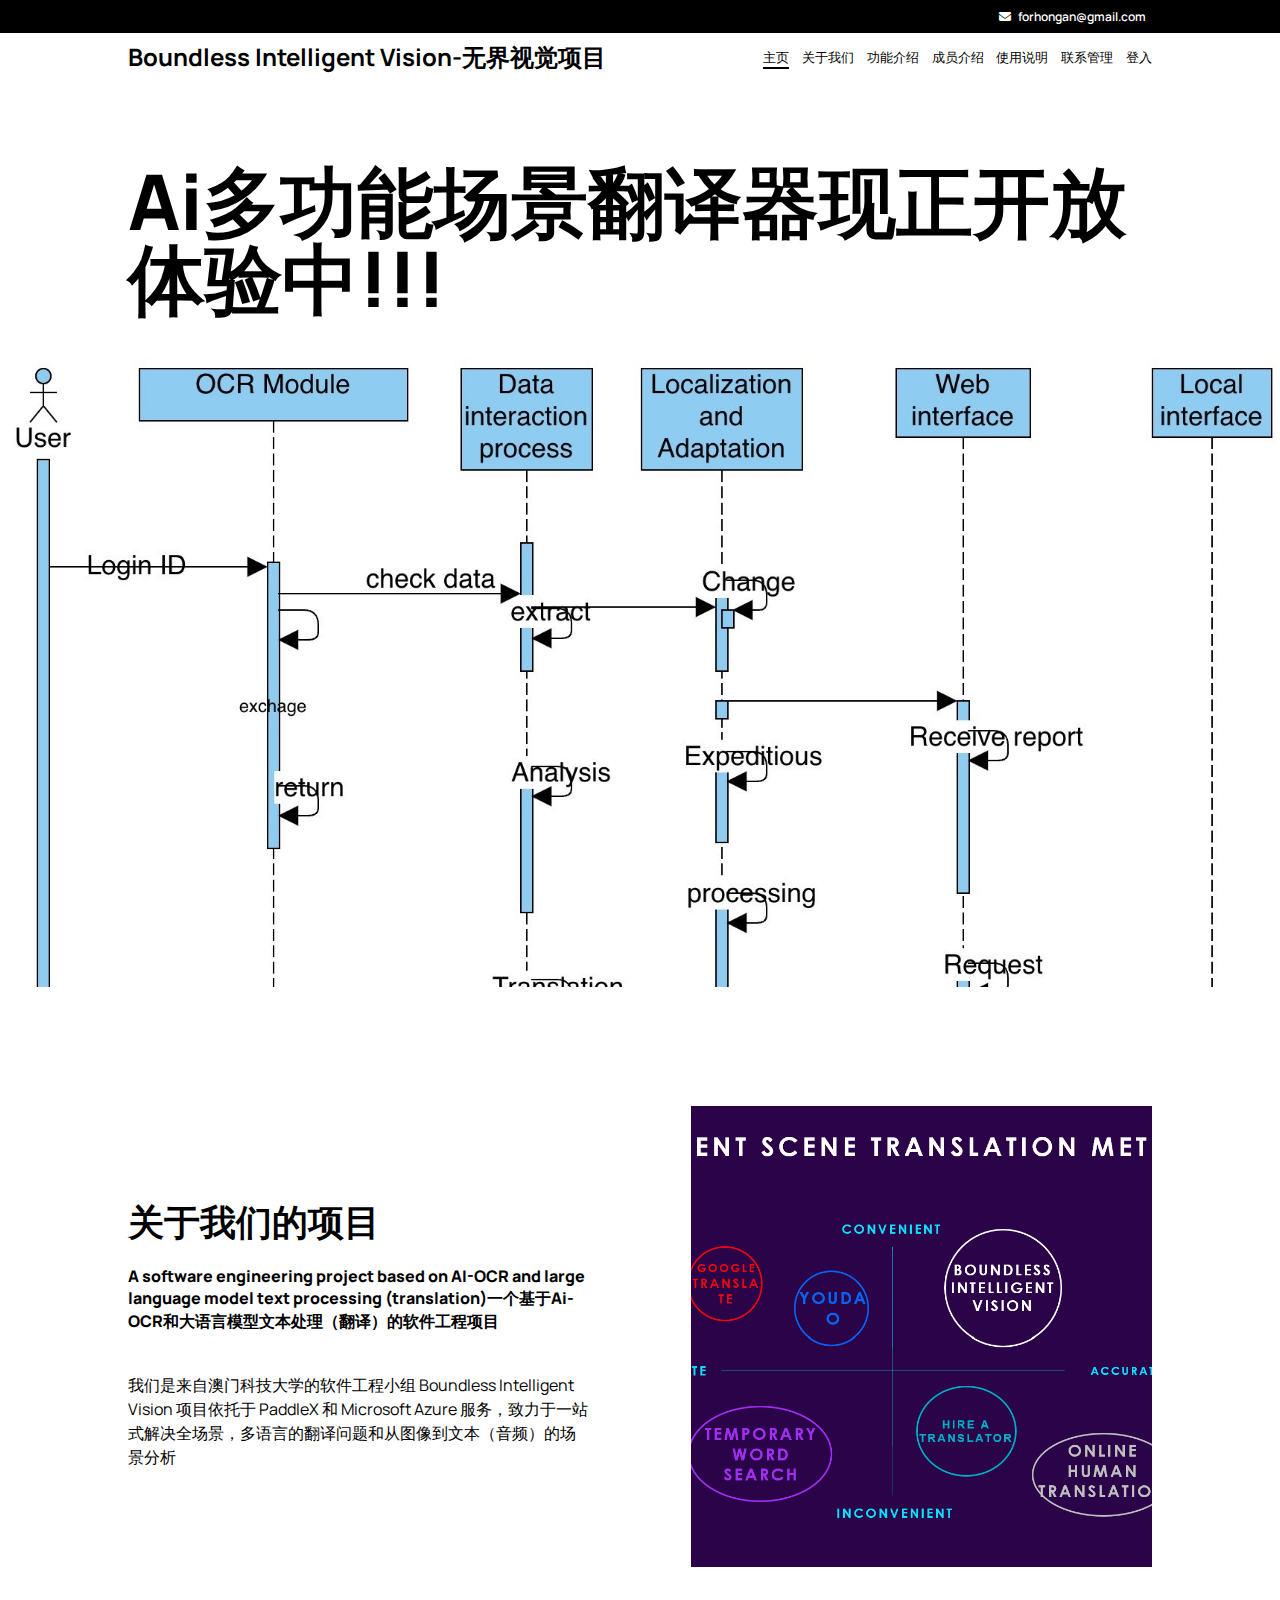
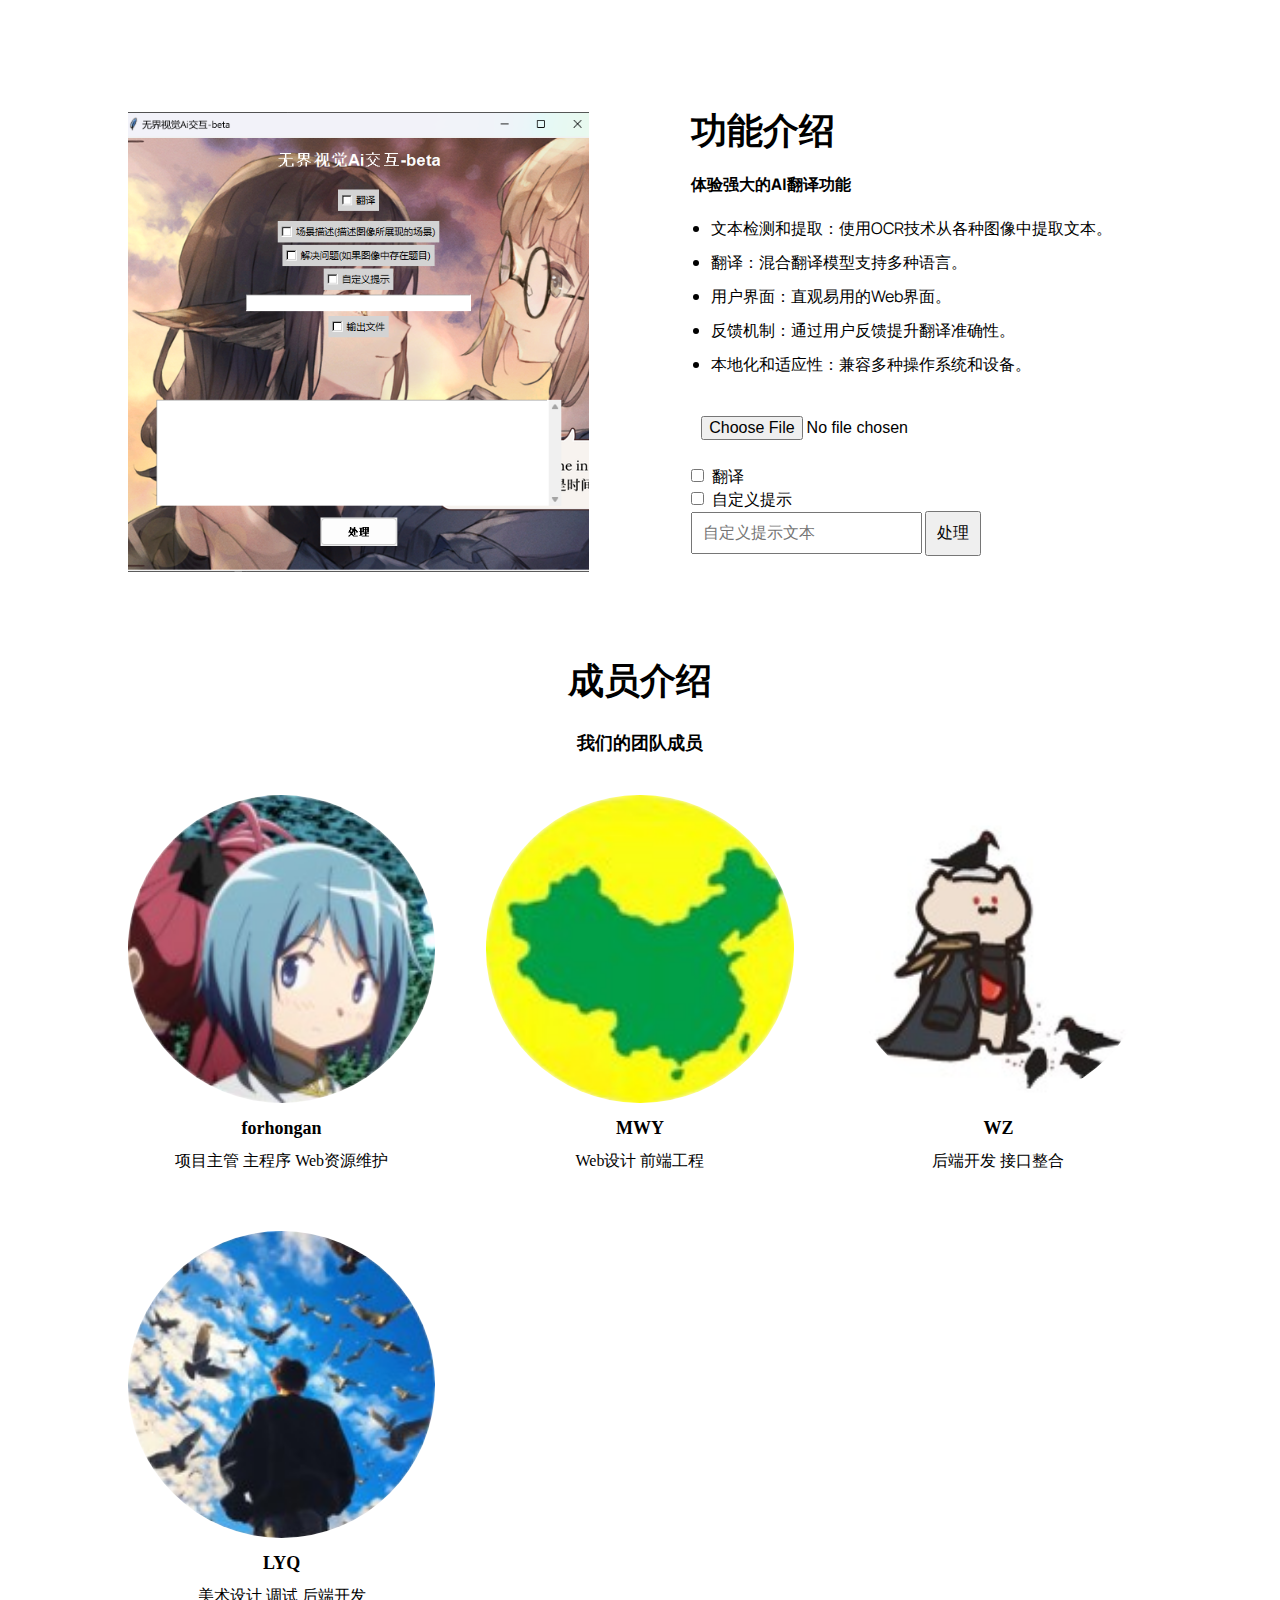
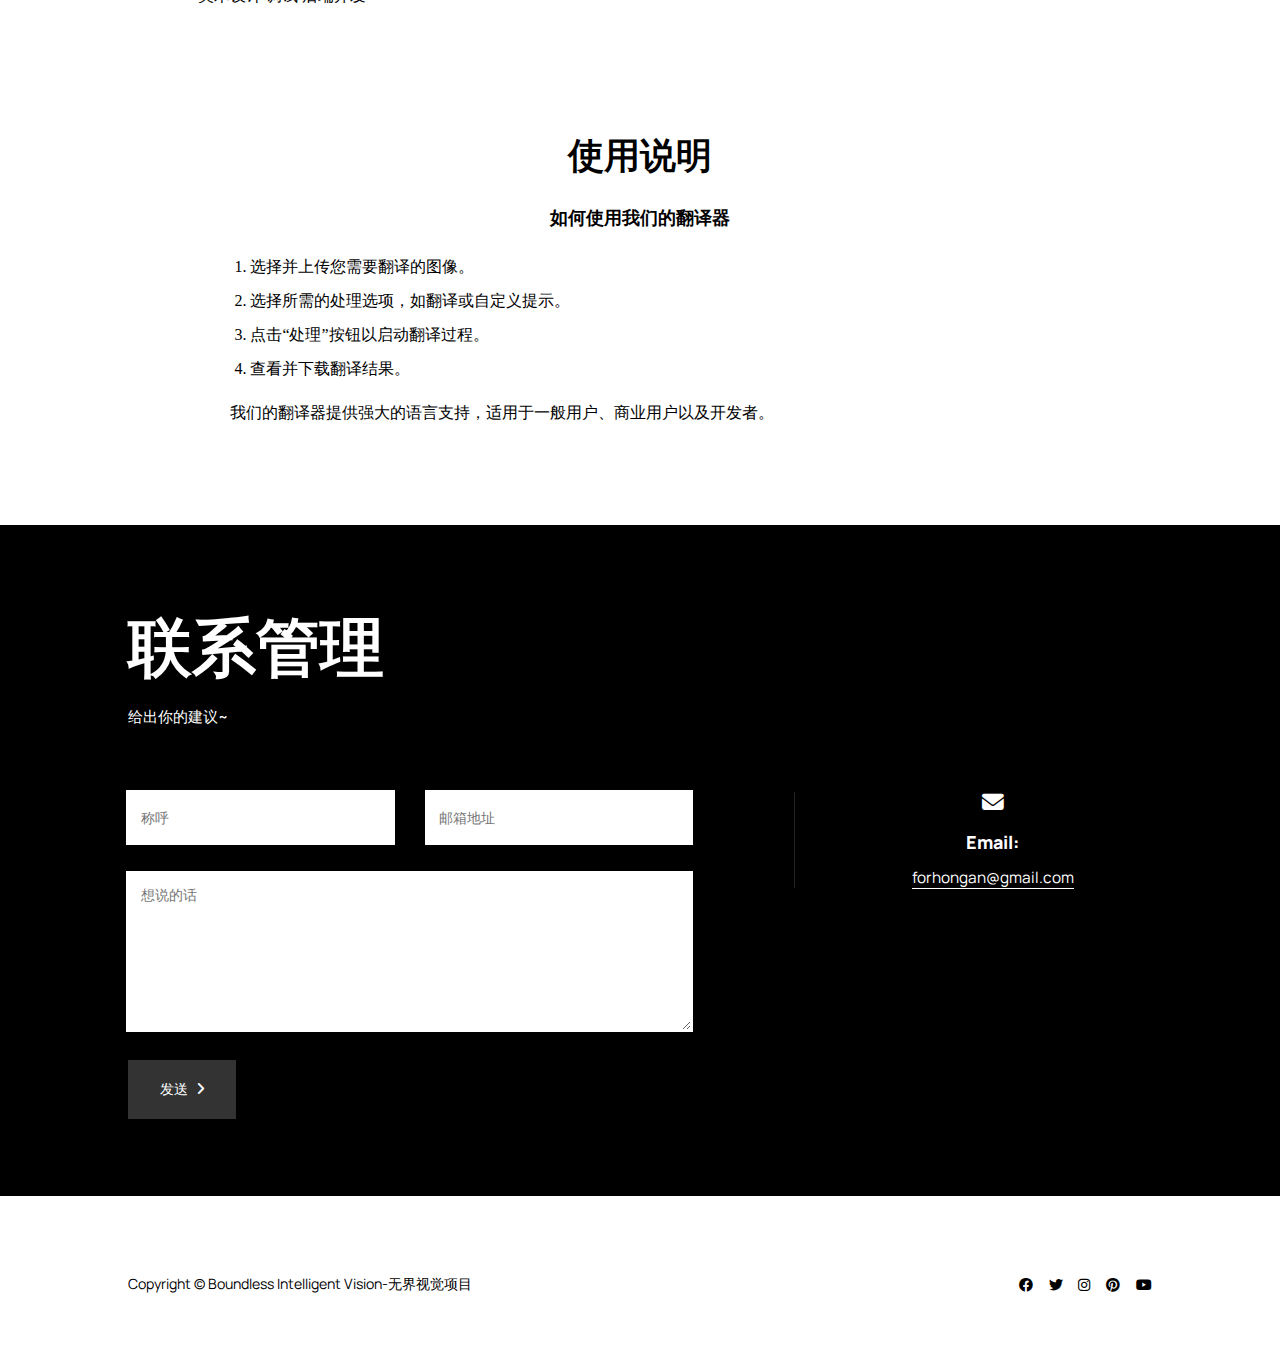
==== web/index.html @ c08372e1 "main" ====
<!DOCTYPE html>  
<html lang="en">  
<head>  
    <meta charset="UTF-8">  
    <meta name="viewport" content="width=device-width; initial-scale=1.0;">  
    <title>Boundless Intelligent Vision-无界视觉项目</title>  
  
    <!-- Main StyleSheet -->  
    <link href="https://fonts.googleapis.com/css2?family=Manrope:wght@300;400;500;600;700;800&display=swap" rel="stylesheet">  
    <link rel="icon" type="image/png" href="images/favicon.png">  
  
    <link rel="stylesheet" href="owl-slider/assets/owl.carousel.min.css">  
    <link rel="stylesheet" href="owl-slider/assets/owl.theme.default.min.css">  
    <link rel="stylesheet" href="fonts/icons-fontawesome/css/all.min.css">  
    <link rel="stylesheet" href="fonts/icons-linear.css">  
    <link href="bxslider/jquery.bxslider.css" rel="stylesheet" />  
    <link href="style.css" rel="stylesheet" type="text/css" />  
    <link href="style-global.css" rel="stylesheet" type="text/css" />  
    <link href="style-responsive.css" rel="stylesheet" type="text/css" />  
  
    <script src="js/jquery.js"></script>  
    <script src="owl-slider/owl.carousel.js"></script>  
    <script src="js/scripts.js"></script>  
    <script>  
        jQuery(document).ready(function( $ ) {  
            $('.counter').counterUp({  
                delay: 10,  
                time: 2000  
            });  
        });  
    </script>  
    <script src="contactform/contactform.js"></script>  
</head>  
<body id="home">  
  
<div class="topbar flf zidx5">  
    <div class="container">  
        <h3>  
            <a href="mailto:#"><span class="fa-solid fa-envelope"></span> forhongan@gmail.com</a>  
        </h3>  
    </div>  
</div> <!--topbar-->  
  
<header class="p_fixed_basic zidx2 ts_1 fw">  
    <div class="container dflex_basic">  
        <h2>Boundless Intelligent Vision-无界视觉项目</h2>  
        <div class="menuicons" style="display:none;">  
            <a href="javascript:void();" class="shownav">  
                <span class="fa-solid fa-bars"></span>  
            </a>  
            <a href="javascript:void();" class="hidenav" style="display:none;">  
                <span class="fa-solid fa-times"></span>  
            </a>  
        </div>  
        <nav class="headernav" id="headnav">  
            <ul>  
                <li class="active"><a href="#home">主页</a></li>  
                <li><a href="#about">关于我们</a></li>  
                <li><a href="#features">功能介绍</a></li>  
                <li><a href="#team">成员介绍</a></li>  
                <li><a href="#usage">使用说明</a></li>  
                <li><a href="#contact">联系管理</a></li>  
                <li><a id="loginButton">登入</a></li>  
            </ul>  
        </nav>  
    </div>  
</header> <!--header-->  
  
<div class="banner">  
    <div class="container">  
        <h2>Ai多功能场景翻译器现正开放体验中!!!</h2>  
    </div>  
    <img src="images/bg2.jpg" alt="" class="img_basic imgfit_basic aspectratio_16_8" />  
</div> <!--/banner-->  
  
<div class="about" id="about">  
    <div class="container">  
        <div class="aboutcontent flf dflex_basic">  
            <div class="text">  
                <h3>关于我们的项目</h3>  
                <h5 class="afterborder_1">A software engineering project based on AI-OCR and large language model text processing (translation)一个基于Ai-OCR和大语言模型文本处理（翻译）的软件工程项目</h5>  
                <p>我们是来自澳门科技大学的软件工程小组
                    Boundless Intelligent Vision 项目依托于 PaddleX 和 Microsoft Azure 服务，致力于一站式解决全场景，多语言的翻译问题和从图像到文本（音频）的场景分析
                    </p>  
            </div>  
            <div class="imagearea">  
                <img src="images/bg3.png" alt="" class="img_basic imgfit_basic aspectratio_1_1" />  
            </div>  
        </div>  
    </div>  
</div>  
  
<div class="features" id="features">  
    <div class="container">  
        <div class="featurecontent flf dflex_basic">  
            <div class="imagearea">  
                <img src="images/feature.png" alt="" class="img_basic imgfit_basic aspectratio_1_1" />  
            </div>  
            <div class="text">  
                <h3>功能介绍</h3>  
                <h5 class="afterborder_1">体验强大的AI翻译功能</h5>  
                <ul>  
                    <li>文本检测和提取：使用OCR技术从各种图像中提取文本。</li>  
                    <li>翻译：混合翻译模型支持多种语言。</li>  
                    <li>用户界面：直观易用的Web界面。</li>  
                    <li>反馈机制：通过用户反馈提升翻译准确性。</li>  
                    <li>本地化和适应性：兼容多种操作系统和设备。</li>  
                </ul>  
                <form id="translationForm" method="post" enctype="multipart/form-data">  
                    <input type="file" name="image" accept="image/*" required>  
                    <div>  
                        <input type="checkbox" id="translation" name="translation" value="translation">  
                        <label for="translation">翻译</label>  
                    </div>  
                    <div>  
                        <input type="checkbox" id="customPrompt" name="customPrompt" value="customPrompt">  
                        <label for="customPrompt">自定义提示</label>  
                    </div>  
                    <input type="text" id="customPromptText" name="customPromptText" placeholder="自定义提示文本">  
                    <button type="submit">处理</button>  
                </form>  
            </div>  
        </div>  
    </div>  
</div>  
  
<div class="team" id="team">  
    <div class="container">  
        <h2>成员介绍</h2>  
        <h3>我们的团队成员</h3>  
        <div class="teamcontent flf dflex_basic_2 dflex_wrap">  
            <div class="member">  
                <img src="images/pic1.jpg" alt="Member 1" class="img_basic imgfit_basic aspectratio_1_1" />  
                <h4>forhongan</h4>  
                <p>项目主管
					主程序
					Web资源维护
					</p>  
            </div>  
            <div class="member">  
                <img src="images/pic2.jpg" alt="Member 2" class="img_basic imgfit_basic aspectratio_1_1" />  
                <h4>MWY</h4>  
                <p>Web设计
                    前端工程
                    </p>  
            </div>  
            <div class="member">  
                <img src="images/pic3.jpg" alt="Member 3" class="img_basic imgfit_basic aspectratio_1_1" />  
                <h4>WZ</h4>  
                <p>后端开发
                    接口整合                    
                    </p>  
            </div>  
            <div class="member">  
                <img src="images/pic4.jpg" alt="Member 4" class="img_basic imgfit_basic aspectratio_1_1" />  
                <h4>LYQ</h4>  
                <p>美术设计
                    调试
                    后端开发
                    </p>  
            </div> 
        </div>  
    </div>  
</div>  
  
<div class="usage" id="usage">  
    <div class="container">  
        <h2>使用说明</h2>  
        <h3>如何使用我们的翻译器</h3>  
        <div class="usagecontent flf">  
            <ol>  
                <li>选择并上传您需要翻译的图像。</li>  
                <li>选择所需的处理选项，如翻译或自定义提示。</li>  
                <li>点击“处理”按钮以启动翻译过程。</li>  
                <li>查看并下载翻译结果。</li>  
            </ol>  
            <p>我们的翻译器提供强大的语言支持，适用于一般用户、商业用户以及开发者。</p>  
        </div>  
    </div>  
</div>  
  
<div class="contact flf" id="contact">  
    <div class="container">  
        <h2>联系管理</h2>  
        <h3>给出你的建议~</h3>  
        <div class="contactblock flf dflex_basic_2 dflex_wrap dflex_fd_rr">  
            <div class="contactinfo">  
                <div class="infowrap flf">  
                    <div class="info">  
                        <span class="fa-solid fa-envelope"></span>  
                        <h4>Email:</h4>  
                        <p>  
                            <a href="mailto:#">forhongan@gmail.com</a>  
                        </p>  
                    </div>  
                </div>  
            </div>  
            <form class="contactform" id="contactform" method="post" action="contactform/contactform.php">  
                <input type="text" name="name" placeholder="称呼" required>  
                <input type="email" name="email" placeholder="邮箱地址" required>  
                <textarea name="message" placeholder="想说的话"></textarea>  
                <button name="submit" id="contactform_btn" type="submit">  
                    发送 <span class="fa-solid fa-angle-right"></span>  
                </button>  
            </form>  
        </div> <!--contactblock-->  
    </div>  
</div> <!--/contact-->  
  
<footer class="flf">  
    <div class="container dflex_basic dflex_wrap">  
        <div class="copyright">  
            Copyright &copy; <span class="year"></span> Boundless Intelligent Vision-无界视觉项目  
        </div>  
        <div class="socialmedia">  
            <a href="#"><span class="fa-brands fa-facebook"></span></a>  
            <a href="#"><span class="fa-brands fa-twitter"></span></a>  
            <a href="#"><span class="fa-brands fa-instagram"></span></a>  
            <a href="#"><span class="fa-brands fa-pinterest"></span></a>  
            <a href="#"><span class="fa-brands fa-youtube"></span></a>  
        </div>  
    </div>  
</footer> <!--footer-->  
  
<script>  
    var menuid = '#headnav';  
    var gaptop = 135;  
    var scrollspeed = 1200;  
    var menu_active_class = 'active';  
</script>  
<script src="js/bliss.js"></script>  
<script src="js/waypoints.min.js"></script>  
<script src="js/jquery.counterup.js"></script>  
</body>  
</html>
---- web/fonts/icons-linear.css ----
@font-face {
	font-family: 'Linearicons-Free';
	src:url('icons-linear/Linearicons-Free.eot?w118d');
	src:url('icons-linear/Linearicons-Free.eot?#iefixw118d') format('embedded-opentype'),
		url('icons-linear/Linearicons-Free.woff2?w118d') format('woff2'),
		url('icons-linear/Linearicons-Free.woff?w118d') format('woff'),
		url('icons-linear/Linearicons-Free.ttf?w118d') format('truetype'),
		url('icons-linear/Linearicons-Free.svg?w118d#Linearicons-Free') format('svg');
	font-weight: normal;
	font-style: normal;
}

.lnr {
	font-family: 'Linearicons-Free';
	speak: none;
	font-style: normal;
	font-weight: normal;
	font-variant: normal;
	text-transform: none;
	line-height: 1;

	/* Better Font Rendering =========== */
	-webkit-font-smoothing: antialiased;
	-moz-osx-font-smoothing: grayscale;
}

.lnr-home:before {
	content: "\e800";
}
.lnr-apartment:before {
	content: "\e801";
}
.lnr-pencil:before {
	content: "\e802";
}
.lnr-magic-wand:before {
	content: "\e803";
}
.lnr-drop:before {
	content: "\e804";
}
.lnr-lighter:before {
	content: "\e805";
}
.lnr-poop:before {
	content: "\e806";
}
.lnr-sun:before {
	content: "\e807";
}
.lnr-moon:before {
	content: "\e808";
}
.lnr-cloud:before {
	content: "\e809";
}
.lnr-cloud-upload:before {
	content: "\e80a";
}
.lnr-cloud-download:before {
	content: "\e80b";
}
.lnr-cloud-sync:before {
	content: "\e80c";
}
.lnr-cloud-check:before {
	content: "\e80d";
}
.lnr-database:before {
	content: "\e80e";
}
.lnr-lock:before {
	content: "\e80f";
}
.lnr-cog:before {
	content: "\e810";
}
.lnr-trash:before {
	content: "\e811";
}
.lnr-dice:before {
	content: "\e812";
}
.lnr-heart:before {
	content: "\e813";
}
.lnr-star:before {
	content: "\e814";
}
.lnr-star-half:before {
	content: "\e815";
}
.lnr-star-empty:before {
	content: "\e816";
}
.lnr-flag:before {
	content: "\e817";
}
.lnr-envelope:before {
	content: "\e818";
}
.lnr-paperclip:before {
	content: "\e819";
}
.lnr-inbox:before {
	content: "\e81a";
}
.lnr-eye:before {
	content: "\e81b";
}
.lnr-printer:before {
	content: "\e81c";
}
.lnr-file-empty:before {
	content: "\e81d";
}
.lnr-file-add:before {
	content: "\e81e";
}
.lnr-enter:before {
	content: "\e81f";
}
.lnr-exit:before {
	content: "\e820";
}
.lnr-graduation-hat:before {
	content: "\e821";
}
.lnr-license:before {
	content: "\e822";
}
.lnr-music-note:before {
	content: "\e823";
}
.lnr-film-play:before {
	content: "\e824";
}
.lnr-camera-video:before {
	content: "\e825";
}
.lnr-camera:before {
	content: "\e826";
}
.lnr-picture:before {
	content: "\e827";
}
.lnr-book:before {
	content: "\e828";
}
.lnr-bookmark:before {
	content: "\e829";
}
.lnr-user:before {
	content: "\e82a";
}
.lnr-users:before {
	content: "\e82b";
}
.lnr-shirt:before {
	content: "\e82c";
}
.lnr-store:before {
	content: "\e82d";
}
.lnr-cart:before {
	content: "\e82e";
}
.lnr-tag:before {
	content: "\e82f";
}
.lnr-phone-handset:before {
	content: "\e830";
}
.lnr-phone:before {
	content: "\e831";
}
.lnr-pushpin:before {
	content: "\e832";
}
.lnr-map-marker:before {
	content: "\e833";
}
.lnr-map:before {
	content: "\e834";
}
.lnr-location:before {
	content: "\e835";
}
.lnr-calendar-full:before {
	content: "\e836";
}
.lnr-keyboard:before {
	content: "\e837";
}
.lnr-spell-check:before {
	content: "\e838";
}
.lnr-screen:before {
	content: "\e839";
}
.lnr-smartphone:before {
	content: "\e83a";
}
.lnr-tablet:before {
	content: "\e83b";
}
.lnr-laptop:before {
	content: "\e83c";
}
.lnr-laptop-phone:before {
	content: "\e83d";
}
.lnr-power-switch:before {
	content: "\e83e";
}
.lnr-bubble:before {
	content: "\e83f";
}
.lnr-heart-pulse:before {
	content: "\e840";
}
.lnr-construction:before {
	content: "\e841";
}
.lnr-pie-chart:before {
	content: "\e842";
}
.lnr-chart-bars:before {
	content: "\e843";
}
.lnr-gift:before {
	content: "\e844";
}
.lnr-diamond:before {
	content: "\e845";
}
.lnr-linearicons:before {
	content: "\e846";
}
.lnr-dinner:before {
	content: "\e847";
}
.lnr-coffee-cup:before {
	content: "\e848";
}
.lnr-leaf:before {
	content: "\e849";
}
.lnr-paw:before {
	content: "\e84a";
}
.lnr-rocket:before {
	content: "\e84b";
}
.lnr-briefcase:before {
	content: "\e84c";
}
.lnr-bus:before {
	content: "\e84d";
}
.lnr-car:before {
	content: "\e84e";
}
.lnr-train:before {
	content: "\e84f";
}
.lnr-bicycle:before {
	content: "\e850";
}
.lnr-wheelchair:before {
	content: "\e851";
}
.lnr-select:before {
	content: "\e852";
}
.lnr-earth:before {
	content: "\e853";
}
.lnr-smile:before {
	content: "\e854";
}
.lnr-sad:before {
	content: "\e855";
}
.lnr-neutral:before {
	content: "\e856";
}
.lnr-mustache:before {
	content: "\e857";
}
.lnr-alarm:before {
	content: "\e858";
}
.lnr-bullhorn:before {
	content: "\e859";
}
.lnr-volume-high:before {
	content: "\e85a";
}
.lnr-volume-medium:before {
	content: "\e85b";
}
.lnr-volume-low:before {
	content: "\e85c";
}
.lnr-volume:before {
	content: "\e85d";
}
.lnr-mic:before {
	content: "\e85e";
}
.lnr-hourglass:before {
	content: "\e85f";
}
.lnr-undo:before {
	content: "\e860";
}
.lnr-redo:before {
	content: "\e861";
}
.lnr-sync:before {
	content: "\e862";
}
.lnr-history:before {
	content: "\e863";
}
.lnr-clock:before {
	content: "\e864";
}
.lnr-download:before {
	content: "\e865";
}
.lnr-upload:before {
	content: "\e866";
}
.lnr-enter-down:before {
	content: "\e867";
}
.lnr-exit-up:before {
	content: "\e868";
}
.lnr-bug:before {
	content: "\e869";
}
.lnr-code:before {
	content: "\e86a";
}
.lnr-link:before {
	content: "\e86b";
}
.lnr-unlink:before {
	content: "\e86c";
}
.lnr-thumbs-up:before {
	content: "\e86d";
}
.lnr-thumbs-down:before {
	content: "\e86e";
}
.lnr-magnifier:before {
	content: "\e86f";
}
.lnr-cross:before {
	content: "\e870";
}
.lnr-menu:before {
	content: "\e871";
}
.lnr-list:before {
	content: "\e872";
}
.lnr-chevron-up:before {
	content: "\e873";
}
.lnr-chevron-down:before {
	content: "\e874";
}
.lnr-chevron-left:before {
	content: "\e875";
}
.lnr-chevron-right:before {
	content: "\e876";
}
.lnr-arrow-up:before {
	content: "\e877";
}
.lnr-arrow-down:before {
	content: "\e878";
}
.lnr-arrow-left:before {
	content: "\e879";
}
.lnr-arrow-right:before {
	content: "\e87a";
}
.lnr-move:before {
	content: "\e87b";
}
.lnr-warning:before {
	content: "\e87c";
}
.lnr-question-circle:before {
	content: "\e87d";
}
.lnr-menu-circle:before {
	content: "\e87e";
}
.lnr-checkmark-circle:before {
	content: "\e87f";
}
.lnr-cross-circle:before {
	content: "\e880";
}
.lnr-plus-circle:before {
	content: "\e881";
}
.lnr-circle-minus:before {
	content: "\e882";
}
.lnr-arrow-up-circle:before {
	content: "\e883";
}
.lnr-arrow-down-circle:before {
	content: "\e884";
}
.lnr-arrow-left-circle:before {
	content: "\e885";
}
.lnr-arrow-right-circle:before {
	content: "\e886";
}
.lnr-chevron-up-circle:before {
	content: "\e887";
}
.lnr-chevron-down-circle:before {
	content: "\e888";
}
.lnr-chevron-left-circle:before {
	content: "\e889";
}
.lnr-chevron-right-circle:before {
	content: "\e88a";
}
.lnr-crop:before {
	content: "\e88b";
}
.lnr-frame-expand:before {
	content: "\e88c";
}
.lnr-frame-contract:before {
	content: "\e88d";
}
.lnr-layers:before {
	content: "\e88e";
}
.lnr-funnel:before {
	content: "\e88f";
}
.lnr-text-format:before {
	content: "\e890";
}
.lnr-text-format-remove:before {
	content: "\e891";
}
.lnr-text-size:before {
	content: "\e892";
}
.lnr-bold:before {
	content: "\e893";
}
.lnr-italic:before {
	content: "\e894";
}
.lnr-underline:before {
	content: "\e895";
}
.lnr-strikethrough:before {
	content: "\e896";
}
.lnr-highlight:before {
	content: "\e897";
}
.lnr-text-align-left:before {
	content: "\e898";
}
.lnr-text-align-center:before {
	content: "\e899";
}
.lnr-text-align-right:before {
	content: "\e89a";
}
.lnr-text-align-justify:before {
	content: "\e89b";
}
.lnr-line-spacing:before {
	content: "\e89c";
}
.lnr-indent-increase:before {
	content: "\e89d";
}
.lnr-indent-decrease:before {
	content: "\e89e";
}
.lnr-pilcrow:before {
	content: "\e89f";
}
.lnr-direction-ltr:before {
	content: "\e8a0";
}
.lnr-direction-rtl:before {
	content: "\e8a1";
}
.lnr-page-break:before {
	content: "\e8a2";
}
.lnr-sort-alpha-asc:before {
	content: "\e8a3";
}
.lnr-sort-amount-asc:before {
	content: "\e8a4";
}
.lnr-hand:before {
	content: "\e8a5";
}
.lnr-pointer-up:before {
	content: "\e8a6";
}
.lnr-pointer-right:before {
	content: "\e8a7";
}
.lnr-pointer-down:before {
	content: "\e8a8";
}
.lnr-pointer-left:before {
	content: "\e8a9";
}
---- web/style.css ----
/* BODY */
	body{
		background:#fff;
		overflow-x: hidden;
	}
	body.scrolloff{
		overflow-y: hidden;
	}


	.topbar{
		padding: 1vw 0;
		background: #000;
		position: relative;
		font-family: 'Manrope';
	}
	.topbar h3{
		text-align:right;
		color:#fff;
		font-size:1.1vw;
		font-weight: 600;
	}
	.topbar h3 a{
		color: #fff;
	}
	.topbar h3 a span{
		margin-right: 5px;
	}



	header{
		padding: 6vw 0 2vw 0;
		background: #fff;
		font-family: 'Manrope';
	}
	header.fixed{
		padding: 1vw 0 1vw 0;
		box-shadow:0 0 15px rgba(0,0,0,0.2);
		-webkit-box-shadow:0 0 15px rgba(0,0,0,0.2);
	}
	header .logo img{
		float: left;
		width: 13vw; height: auto;
		transition:0.4s;-webkit-transition:0.4s;
	}
	header.fixed .logo img{
		width: 10vw;
	}
	nav{
		float: right;
		margin-top: 0vw;
	}
	nav ul{
		float: right;
	}
	nav ul li{
		float: left;
		list-style: none;
		margin-right: 1vw;
	}
	nav ul li:last-of-type{
		margin-right: 0;
	}
	nav ul li a{
		float: left;
		text-align:left;
		color:#000;
		font-size:1vw;
		text-transform: uppercase;
		font-weight: 500;
		text-decoration: none;
		position: relative;
	}
	nav ul li a::after{
		position: absolute;
		width: 0%;
		height: 2px;
		background: #000;
		left: 0; right: 0; bottom: -2px;
		margin: 0 auto;
		content: '';
		transition:0.3s; -webkit-transition:0.3s;
	}
	nav ul li.active a::after,
	nav ul li:hover a:after{
		width: 100%;
	}




	.banner{
		float: left;
		width: 100%; height:auto;
		padding:17vw 0 0 0;
		font-family: 'Manrope';
		position: relative;
	}
	.banner h2{
		font-size: 6vw; line-height: 100%;
		color: #000;
		font-weight: 900;
		margin-bottom: 4vw;
		margin-left: -0.6vw;
	}
	.banner img{
		float: right;
		width: 100%;
		height: auto;
	}
	/* -- BREAK -- */




	.about{
		float:left;
		width:100%;
		margin:0 0 0 0;
		padding:7vw 0;
	}	
	.about .imagearea{
		float: right;
		width: 45%;
		max-width: 50%;
		margin: 0 0 0 0;
	}
	.about .imagearea img{
	}
	.about .text{
		float: left;
		width: 45%;
		margin: 0 0 0 0;
		font-family:'Manrope';
		color: #000;
	}
	.about .text h4{
		font-size:1.5vw;
		letter-spacing: 2px;
		text-transform: uppercase;
		margin-bottom: 1vw;
		font-weight: 900;
	}
	.about .text h3{
		text-align:left;
		font-size:6vw; line-height: 100%;
		font-weight: 900;
		margin-bottom: 2vw;
	}
	.about .text h5{
		font-size:1.5vw;
		font-weight: 900;
		margin-bottom: 3vw;
	}
	.about .text p{
		font-size:1.1vw;
		line-height: 150%;
		margin-bottom: 2vw;
	}
	.about .text p:last-of-type{
		margin-bottom: 0;
	}
	
	.activity{
		float:left;
		width:100%;
		margin:0 0 0 0;
		padding:7vw 0;
	}   
	.activity .imagearea{
		float: right;
		width: 45%;
		max-width: 50%;
		margin: 0 0 0 0;
	}
	.activity .imagearea img{
	}
	.activity .text{
		float: left;
		width: 45%;
		margin: 0 0 0 0;
		font-family:'Manrope';
		color: #000;
	}
	.activity .text h4{
		font-size:1.5vw;
		letter-spacing: 2px;
		text-transform: uppercase;
		margin-bottom: 1vw;
		font-weight: 900;
	}
	.activity .text h3{
		text-align:left;
		font-size:6vw; line-height: 100%;
		font-weight: 900;
		margin-bottom: 2vw;
	}
	.activity .text h5{
		font-size:1.5vw;
		font-weight: 900;
		margin-bottom: 3vw;
	}
	.activity .text p{
		font-size:1.1vw;
		line-height: 150%;
		margin-bottom: 2vw;
	}
	.activity .text p:last-of-type{
		margin-bottom: 0;
	}






	.stats{
		float: left;
		width: 100%;
		margin: 0 0 0 0;
		padding: 4vw 0 8vw 0;
		font-family: 'Manrope';
	}
	.stats .item{
		float: left;
		width: 30%;
		text-align: center;
		color:#000;
		border-bottom: 1px solid #ddd;
		padding: 0 0 4vw 0;
	}
	.stats .item span.icon{
		font-size: 4vw;
		margin: 0 0 1vw 0;
	}
	.stats .item h4{
		font-size: 4vw;
		font-weight: 900;
		margin-bottom: 1vw;
	}
	.stats .item h5{
		font-size: 1.3vw;
		font-weight: normal;
	}




	.resources{
		padding:0 0 4vw 0;
		font-family: 'Manrope';
	}
	.resources h2{
		color: #000;
		font-size: 5vw;
		font-weight: 900;
		margin-bottom: 4vw;
	}
	.resource_items{

	}
	.resource_items .item{
		flex-basis: 46%;
		margin-bottom: 4vw;
		counter-increment: instance;
	}
	.resource_items .item .itemcontent{
		height: 100%;
	}
	.resource_items .item .thumb{
		position: relative;
	}
	.resource_items .item .thumb img{
	}
	.resource_items .item .text{
		margin-top: 2vw;
		background: #fff;
		display: flex;
		flex-wrap: wrap;
		justify-content: center;
		flex-direction: column;
	}
	.resource_items .item h3{
		text-align:left;
		color:#000;
		font-size:1.6vw;
		font-weight: 900;
		margin-bottom: 1vw;
		position: relative;
		padding-left: 3.5vw;
	}
	.resource_items .item h3:before{
		position: absolute;
		left: 0; top: 0px;
		content:counter(instance, decimal-leading-zero)'. ';
		color: #999;
	}
	.resource_items .item p{
		text-align:left;
		color:#555;
		font-size:1.1vw;
		line-height: 150%;
		font-weight: 400;
	}



	
	




	.reviews{
		padding:7vw 0 8vw 0;
		background: #ddd;
		font-family:'Manrope';
	}
	.reviews h2{
		color:#000;
		font-size:5vw;
		font-weight: 900;
		margin-bottom: 1vw;
	}
	.reviews h3{
		color:#000;
		font-size:1.5vw;
		font-weight: 400;
	}
	.reviewslider_wrap{
		float:left;
		width:100%;
		margin:4vw 0 0 0;
		padding:0 0 0 0;
	}
	.reviewslider{}
	.reviewslider .item{}
	.reviewslider .item .itemcontent{
	} 
	.reviewslider .item .itemcontent .textbox{
		float: left;
		width: 100%;
		min-height: 18vw;
		padding: 3vw 2.5vw;
		background: #eee;
		position: relative;
		z-index: 1;
		color:#000;
	} 
	.reviewslider .item .itemcontent .textbox:before{
		position: absolute;
		right: 2vw;
		bottom: 2vw;
		width: 4vw;
		height: 4vw;
		background: url(images/quote.png) no-repeat center;
		background-size: cover;
		z-index: -1;
		content: '';
		opacity: 0.05;
	}
	.reviewslider .item .itemcontent .textbox:after{
		position: absolute;
		left: 0; bottom: -3vw;
		width: 0;
		height: 0;
		border-style: solid;
		border-width: 4vw 2.7vw 0 0;
		border-color: #eeeeee transparent transparent transparent;
		content: '';
		z-index: 2;
	}
	.reviewslider .item .itemcontent .textbox h4{
		font-size:1.4vw;
		font-weight: 600;
		margin-bottom: 1.1vw;
	}
	.reviewslider .item .itemcontent .textbox p{
		font-size:1.1vw;
		line-height: 160%;
	}
	.reviewslider .item .itemcontent .userbox{
		float: left;
		width: 100%;
		padding: 0 2vw;
		margin: 3vw 0 0 0;
	} 
	.reviewslider .item .itemcontent .userbox h5{
		font-size:1.4vw;
		font-weight: 600;
		margin-bottom: 1.5vw;
	}
	.reviewslider .item .itemcontent .userbox img{
		width: 7vw;
	}




	.contact{
		padding:6vw 0 6vw 0;
		background: #000;
		font-family: 'Manrope';
		color:#fff;
	}
	.contact h2{
		font-size:5vw;
		font-weight: 900;
		margin-bottom: 1.1vw;
	}
	.contact h3{
		font-size:1.2vw;
		font-weight: 400;
		margin-bottom: 0;
	}


	.contactblock{
		margin-top: 5vw;
	}
	.contactblock form{
		width: 55%;
	}
	.contactblock form input[type="text"],
	.contactblock form input[type="email"],
	.contactblock form textarea,
	.contactblock form select{
		float: left;
		width: 47%;
		height: 4vw;
		background: #fff;
		border: none;
		padding: 0 0 0 1vw;
		outline: 2px solid #fff;
		margin: 0 0 2.3vw 0;
		font-family: 'Manrope';
		font-size: 1.1vw;
		color: #000;
	}
	.contactblock form input[type="email"]{
		float: right;
	}
	.contactblock form textarea{
		width: 100%;
		height: 12.3vw;
		padding:1vw;
	}
	.contactblock form input[type="text"]:focus,
	.contactblock form input[type="email"]:focus,
	.contactblock form textarea:focus,
	.contactblock form select:focus{
		outline: 2px solid #666;
	}
	.contactblock form button{
		float: left;
		width: auto;
		height: auto;
		cursor: pointer;
		padding: 1.6vw 2.5vw;
		background: #333;
		color: #fff;
		font-size: 1.1vw;
		text-transform: capitalize;
		border: none;
	}
	.contactblock form button span{
		margin-left: 5px;
	}
	.contactblock form button:hover{
		background: #666;
	}


	.contactinfo{
		float: right;
		width: 35%;
	}
	.contactinfo .infowrap{
		border-left: 1px solid #222;
		padding-left: 3vw;
	}
	.contactinfo .infowrap .info{
		float: left;
		width: 100%;
		margin: 0 0 4vw 0;
		text-align:center;
		color:#fff;
	}
	.contactinfo .infowrap .info:last-of-type{
		margin-bottom: 0;
	}
	.contactinfo .infowrap .info span{
		font-size:1.7vw;
		margin-bottom: 1.3vw;
	}
	.contactinfo h4{
		font-size:1.4vw;
		font-weight: 900;
		margin-bottom: 1vw;
	}
	.contactinfo p{
		font-size:1.2vw;
	}
	.contactinfo p a{
		color: #fff;
		border-bottom: 1px solid #fff;
	}






	footer{
		padding:6vw 0;
		font-family: 'Manrope';
		color: #000;
	}
	footer .copyright{
		font-size: 1.1vw;
	}
	footer .copyright a{
		color: #000;
		border-bottom: 1px solid #000;
	}

	.socialmedia{
	}
	.socialmedia a{
		color:#000;
		font-size:1.1vw;
		margin-right: 1vw;
	}
	.socialmedia a:hover{
		color: #555;
	}
	.socialmedia a:last-of-type{
		margin-right: 0;
	}

	.features {  
		float: left;  
		width: 100%;  
		margin: 0;  
		padding: 7vw 0;  
	}  
	  
	.features .imagearea {  
		float: right;  
		width: 45%;  
		max-width: 50%;  
		margin: 0;  
	}  
	  
	.features .text {  
		float: left;  
		width: 45%;  
		margin: 0;  
		font-family: 'Manrope';  
		color: #000;  
	}  
	  
	.features .text h3 {  
		text-align: left;  
		font-size: 6vw;  
		line-height: 100%;  
		font-weight: 900;  
		margin-bottom: 2vw;  
	}  
	  
	.features .text h5 {  
		font-size: 1.5vw;  
		font-weight: 900;  
		margin-bottom: 3vw;  
	}  
	  
	.features .text ul {  
		list-style-type: disc;  
		padding-left: 1.5vw;  
		font-size: 1.1vw;  
		line-height: 150%;  
		margin-bottom: 2vw;  
	}  
	  
	.features .text ul li {  
		margin-bottom: 1vw;  
	}  
	  
	.team {  
		float: left;  
		width: 100%;  
		margin: 0;  
		padding: 7vw 0;  
	}  
	  
	.team h2 {  
		font-size: 6vw;  
		font-weight: 900;  
		margin-bottom: 2vw;  
		text-align: center;  
	}  
	  
	.team h3 {  
		font-size: 1.5vw;  
		font-weight: 900;  
		margin-bottom: 3vw;  
		text-align: center;  
	}  
	  
	.teamcontent {  
		display: flex;  
		flex-wrap: wrap;  
		justify-content: space-around;  
	}  
	  
	.member {  
		float: left;  
		width: 30%;  
		text-align: center;  
		margin-bottom: 3vw;  
	}  
	  
	.member img {  
		width: 100%;  
		height: auto;  
		object-fit: cover;  
		border-radius: 50%;  
		margin-bottom: 1vw;  
	}  
	  
	.member h4 {  
		font-size: 1.5vw;  
		font-weight: 900;  
		margin-bottom: 1vw;  
	}  
	  
	.member p {  
		font-size: 1.1vw;  
		line-height: 150%;  
	}  
	  
	.usage {  
		float: left;  
		width: 100%;  
		margin: 0;  
		padding: 7vw 0;  
	}  
	  
	.usage h2 {  
		font-size: 6vw;  
		font-weight: 900;  
		margin-bottom: 2vw;  
		text-align: center;  
	}  
	  
	.usage h3 {  
		font-size: 1.5vw;  
		font-weight: 900;  
		margin-bottom: 3vw;  
		text-align: center;  
	}  
	  
	.usagecontent {  
		font-size: 1.1vw;  
		line-height: 150%;  
		margin-bottom: 2vw;  
		padding: 0 10%;  
	}  
	  
	.usagecontent ol {  
		list-style-type: decimal;  
		padding-left: 2vw;  
		margin-bottom: 2vw;  
	}  
	  
	.usagecontent ol li {  
		margin-bottom: 1vw;  
	}  
	  
	.usagecontent p {  
		margin-bottom: 2vw;  
	}
---- web/style-global.css ----
/* GLOBAL STYLE BY LAYOUTFLOW https://layoutflow.com */
	*{
		box-sizing: border-box;
		-webkit-box-sizing: border-box;
		margin: 0;
		padding: 0;
	}
	a{
		text-decoration: none;
	}
	html{
	}
	body{
		background: #fff;
		line-height: normal;
		overflow-x: hidden;
	}



	.container{
		width: 70%;
		margin: 0 auto;
	}
	.container.fw{
		width: 100%;
	}





	.flf{
		float: left;
		width: 100%;
	}
	.lht_100{
		line-height: 100%;
	}


	.p_relative{
		position: relative;
	}


	.p_abs_basic{
		position: absolute;
		left: 0; top: 0;
	}
	.p_abs_basic_2{
		position: absolute;
		left: 0; bottom: 0;
	}
	.p_abs_basic_3{
		position: absolute;
		right: 0; top: 0;
	}
	.p_abs_basic_4{
		position: absolute;
		right: 0; bottom: 0;
	}
	.p_abs_r{
		position: absolute;
		right: 0;
	}
	.p_abs_rb{
		position: absolute;
		right: 0; bottom: 0;
	}
	.p_abs_advanced{
		position: absolute;
		left: 0; top: 0;
		width: 100%;
	}
	.p_abs_advanced_2{
		position: absolute;
		left: 0; top: 0;
		width: 100%;
		height: 100%;
	}


	.p_fixed{
		position: fixed;
	}
	.p_fixed_basic{
		position: fixed;
		left: 0; top: 0;
	}
	.p_fixed_basic_rt{
		position: fixed;
		right: 0; top: 0;
	}
	.p_fixed_basic_rb{
		position: fixed;
		right: 0; bottom: 0;
	}
	.p_fixed_advanced{
		position: fixed;
		left: 0; top: 0;
		width: 100%;
	}
	.p_fixed_advanced_2{
		position: fixed;
		left: 0; top: 0;
		width: 100%;
		height: 100%;
	}



	.zidx1{z-index: 1;}
	.zidx2{z-index: 2;}
	.zidx3{z-index: 3;}
	.zidx4{z-index: 4;}
	.zidx5{z-index: 5;}

	.dtable{
		display: table;
	}

	.dflex{
		display: flex;
	}
	.dflex_wrap{
		flex-wrap: wrap;
	}
	.dflex_fd_rr{
		flex-direction: row-reverse;
	}
	.dflex_basic{
		display: flex;
		align-items: center;
		justify-content: space-between;
	}
	.dflex_basic_2{
		display: flex;
		justify-content: space-between;
	}
	.dflex_basic_3{
		display: flex;
		justify-content: center;
	}
	.dflex_basic_4{
		display: flex;
		align-items: center;
	}
	.dflex_valign{
		display: flex;
		align-items: center;
		flex-direction: column;
	}
	.dflex_vhalign{
		display: flex;
		align-items: center;
		justify-content: center;
	}




	.childimg_basic img,
	.img_basic{
		float: left;
		width: 100%;
		height: auto;
	}
	.img_basic_2{
		float: left;
		height: auto;
	}

	.imgfit_basic{
		object-fit: cover;
		object-position: center;
	}



	.aspectratio_1_1{
		aspect-ratio: 1/1;
	}
	.aspectratio_3_2{
		aspect-ratio: 3/2;
	}
	.aspectratio_16_10{
		aspect-ratio: 16/10;
	}
	.aspectratio_16_9{
		aspect-ratio: 16/9;
	}
	.aspectratio_16_8{
		aspect-ratio: 16/8;
	}
	.aspectratio_16_7{
		aspect-ratio: 16/7;
	}



	.ts_1{transition:0.4s;-webkit-transition:0.4s;}
	.ts_2{transition:0.6s;-webkit-transition:0.6s;}
	.ts_3{transition:0.9s;-webkit-transition:0.9s;}
	.ts_4{transition:1.5s;-webkit-transition:1.5s;}
	.ts_5{transition:2s;-webkit-transition:2s;}



	.bdr_full{border-radius:50%;-webkit-border-radius:50%;}
	.bdr_1{border-radius:1px;-webkit-border-radius:1px;}
	.bdr_2{border-radius:2px;-webkit-border-radius:2px;}
	.bdr_3{border-radius:3px;-webkit-border-radius:3px;}
	.bdr_4{border-radius:4px;-webkit-border-radius:4px;}
	.bdr_5{border-radius:5px;-webkit-border-radius:5px;}
	.bdr_6{border-radius:6px;-webkit-border-radius:6px;}
	.bdr_7{border-radius:7px;-webkit-border-radius:7px;}
	.bdr_8{border-radius:8px;-webkit-border-radius:8px;}
	.bdr_9{border-radius:9px;-webkit-border-radius:9px;}
	.bdr_10{border-radius:10px;-webkit-border-radius:10px;}
	.bdr_15{border-radius:15px;-webkit-border-radius:15px;}
	.bdr_20{border-radius:20px;-webkit-border-radius:20px;}
	.bdr_25{border-radius:20px;-webkit-border-radius:20px;}
	.bdr_30{border-radius:30px;-webkit-border-radius:30px;}
	.bdr_40{border-radius:40px;-webkit-border-radius:40px;}
	.bdr_50{border-radius:50px;-webkit-border-radius:50px;}
	.bdr_60{border-radius:60px;-webkit-border-radius:60px;}
	.bdr_70{border-radius:70px;-webkit-border-radius:70px;}





	.fw{width:100%;}
	.fh{width:50%;}
	.fq{width:25%;}

	.afterborder_1{
		position: relative;
	}
	.afterborder_1:after{
		position: absolute;
		left: 0; bottom: 0;
		content: '';
		z-index: 2;
	}
---- web/style-responsive.css ----
@media (max-width: 1280px){
	.container{
		width: 80%;
	}

	.topbar{
		padding: 8px;
	}
	.topbar h3{
		font-size:12px;
	}



	header{
		padding: 40px 0 20px 0;
	}
	header .logo img{
		width: 120px; height: auto;
	}
	header.fixed .logo img{
		width: 120px;
	}



	.banner{
		padding:130px 0 0 0;
	}
	.banner h2{
		margin-bottom: 30px;
		margin-left:0;
	}
}


@media (max-width: 1040px){
	.container{
		width: 100%;
		padding:0 25px;
		display: flex;
    	flex-wrap: nowrap;
	}
	.container .resources h2, .container .resources h3 {
		flex: 1;
        }
	.inline-container {
        display: inline-block;
        ertical-align: middle;
    }
	.topbar h3{
		font-size:10px;
	}

	header{
		position: fixed;
		padding: 40px 0 20px 0;
		z-index: 5;
	}
	header.fixed{
		padding: 15px 0 15px 0;
	}
	
	.menuicons{
		display: block !important;
		float: right;
		margin: 0 0 0 0;
		position: relative;
		z-index: 12;
	}
	.menuicons a{
		float: left;
		width: 48px; height: 48px; line-height: 48px;
		text-align:center;
		color:#000;
		font-size:30px;
		text-decoration: none;
		display: flex;
		align-items: center;
		justify-content: center;
		flex-wrap: wrap;
	}
	.menuicons a:hover{
	}
	.menuicons a.hidenav{
		color: #fff;
	}
	nav{
		display: none;
		position: fixed;
		width: 100%; height: 100%;
		background: rgba(0,0,0,0.95);
		z-index: 10;
		left: 0; right: 0;
	}
	nav{
		display: none;
		position: fixed;
		width: 100%; height: 100%;
		background: rgba(0,0,0,0.95);
		z-index: 10;
		left: 0; top: 0;
		padding:100px 60px;
		overflow-y: scroll;
	}
	nav ul{
		float: none;
		display: flex;
		flex-wrap: wrap;
		flex-direction: column;
		justify-content: center;
		align-items: center;
	}
	nav ul li{
		float: none;
		list-style: none;
		margin:10px 0;
	}
	nav ul li a{
		font-size:16px;
		font-weight: 300;
		padding:10px 22px;
		border-radius:30px;
		color: #fff;
	}
	nav ul li a::after{
		background: #fff;
	}


	.banner h2{
		font-size: 36px;
	}
	.about{
		padding: 30px 0;
	}
	.about .text h4{
		font-size:16px;
		margin-bottom: 15px;
	}
	.about .text h3{
		font-size:36px;
		margin-bottom: 25px;
	}
	.about .text h5{
		font-size:16px;
		margin-bottom: 40px;
	}
	.about .text p{
		font-size:16px;
		margin-bottom: 30px;
	}	




	.stats{
		padding: 25px 0 45px 0;
	}
	.stats .item{
		padding: 0 0 30px 0;
	}
	.stats .item span.icon{
		font-size: 36px;
		margin: 0 0 15px 0;
	}
	.stats .item h4{
		font-size: 30px;
		margin-bottom: 15px;
	}
	.stats .item h5{
		font-size: 18px;
	}




	.services{
		padding:0 0 40px 0;
	}
	.services h2{
		font-size: 36px;
		margin-bottom: 25px;
	}
	.service_items .item{
		flex-basis: 47%;
		margin-bottom: 35px;
	}
	.service_items .item .text{
		margin-top: 20px;
	}
	.service_items .item h3{
		font-size:18px;
		margin-bottom: 15px;
		padding-left: 40px;
	}
	.service_items .item p{
		font-size:15px;
	}





	.reviews{
		padding:40px 0 45px 0;
	}
	.reviews h2{
		font-size:36px;
		margin-bottom: 1vw;
	}
	.reviews h3{
		font-size:18px;
	}
	.reviewslider_wrap{
		margin:30px 0 0 0;
	}
	.reviewslider .item .itemcontent .textbox{
		min-height:200px;
		padding: 25px 25px;
	} 
	.reviewslider .item .itemcontent .textbox:before{
		right: 15px;
		bottom: 15px;
		width: 30px;
		height: 30px;
	}
	.reviewslider .item .itemcontent .textbox:after{
		left: 0; bottom:-20px;
		border-width: 30px 20px 0 0;
	}
	.reviewslider .item .itemcontent .textbox h4{
		font-size:18px;
	}
	.reviewslider .item .itemcontent .textbox p{
		font-size:14px;
	}
	.reviewslider .item .itemcontent .userbox{
		padding: 0 30px;
		margin: 25px 0 0 0;
	} 
	.reviewslider .item .itemcontent .userbox h5{
		font-size:18px;
		margin-bottom: 20px;
	}
	.reviewslider .item .itemcontent .userbox img{
		width: 36px;
	}





	.contact{
		padding:40px 0;
	}
	.contact h2{
		font-size:36px;
	}
	.contact h3{
		font-size:16px;
	}
	.contactblock{
		margin-top: 35px;
	}
	.contactblock form{
		width: 100%;
	}
	.contactblock form input[type="text"],
	.contactblock form input[type="email"],
	.contactblock form textarea,
	.contactblock form select{
		height: 45px;
		padding: 0 0 0 15px;
		margin: 0 0 20px 0;
		font-size: 16px;
	}
	.contactblock form textarea{
		height:120px;
		padding:15px;
	}
	.contactblock form button{
		padding:12px 25px;
		font-size: 16px;
	}


	.contactinfo{
		width: 100%;
	}
	.contactinfo .infowrap{
		padding-left: 0;
		border-left:none;
		border-bottom: 1px solid #222;
		padding-bottom: 40px;
		margin-bottom: 40px;
	}
	.contactinfo .infowrap .info{
		float: left;
		width: auto;
		margin: 0 20px 0 0;
	}
	.contactinfo .infowrap .info:last-of-type{
		margin-right: 0;
	}
	.contactinfo .infowrap .info span{
		font-size:18px;
		margin-bottom: 15px;
	}
	.contactinfo h4{
		font-size:16px;
		margin-bottom: 15px;
	}
	.contactinfo p{
		font-size:16px;
	}



	footer{
		padding:30px 0;
	}
	footer .copyright{
		float: left;
		width: 100%;
		font-size: 16px;
		margin-bottom: 20px;
	}
	.socialmedia{
		float: left;
		width: 100%;
	}
	.socialmedia a{
		font-size:16px;
		margin-right: 9px;
	}
}





@media(max-width:540px){

	.aboutcontent{
		flex-wrap: wrap;
	}
	.about .imagearea{
		float: left;
		width: 100%;
		max-width: 100%;
		margin: 40px 0 0 0;
	}
	.about .text{
		width: 100%;
	}


	.stats .item span.icon{
		font-size: 30px;
		margin: 0 0 15px 0;
	}
	.stats .item h4{
		font-size: 24px;
		margin-bottom: 15px;
	}
	.stats .item h5{
		font-size: 15px;
	}


	.service_items .item{
		flex-basis: 100%;
	}



	.contactinfo .infowrap .info{
		float: left;
		width: 100%;
		margin: 0 0 20px 0;
	}

	footer .copyright{
		font-size: 15px;
	}
	.socialmedia a{
		font-size:15px;
	}
}
.aboutcontent {  
    display: flex;  
    align-items: center;  
    justify-content: space-between;  
    padding: 30px 0;  
}  
  
.aboutcontent .text h3 {  
    font-size: 36px;  
    margin-bottom: 25px;  
}  
  
.aboutcontent .text h5 {  
    font-size: 16px;  
    margin-bottom: 40px;  
}  
  
.aboutcontent .text p {  
    font-size: 16px;  
    margin-bottom: 30px;  
}  
  
.imagearea img {  
    width: 100%;  
    height: auto;  
    object-fit: cover;  
}  
  
.features {  
    padding: 25px 0 45px 0;  
}  
  
.featurecontent {  
    display: flex;  
    align-items: center;  
    justify-content: space-between;  
}  
  
.featurecontent .text h3 {  
    font-size: 36px;  
    margin-bottom: 25px;  
}  
  
.featurecontent .text h5 {  
    font-size: 16px;  
    margin-bottom: 20px;  
}  
  
.featurecontent .text ul {  
    font-size: 16px;  
    margin-bottom: 30px;  
    padding-left: 20px;  
}  
  
.featurecontent .text ul li {  
    margin-bottom: 10px;  
}  
  
#translationForm {  
    margin-top: 20px;  
}  
  
#translationForm input[type="file"],  
#translationForm input[type="text"],  
#translationForm button {  
    margin-bottom: 15px;  
    padding: 10px;  
    font-size: 16px;  
}  
  
#translationForm label {  
    margin-left: 5px;  
    font-size: 16px;  
}  
  
.team {  
    padding: 40px 0 45px 0;  
}  
  
.team h2 {  
    font-size: 36px;  
    margin-bottom: 25px;  
}  
  
.team h3 {  
    font-size: 18px;  
    margin-bottom: 40px;  
}  
  
.teamcontent {  
    display: flex;  
    flex-wrap: wrap;  
    gap: 20px;  
}  
  
.member {  
    flex-basis: 30%;  
    text-align: center;  
}  
  
.member img {  
    width: 100%;  
    height: auto;  
    object-fit: cover;  
    border-radius: 50%;  
    margin-bottom: 15px;  
}  
  
.member h4 {  
    font-size: 18px;  
    margin-bottom: 10px;  
}  
  
.member p {  
    font-size: 16px;  
}  
  
.usage {  
    padding: 40px 0 45px 0;  
}  
  
.usage h2 {  
    font-size: 36px;  
    margin-bottom: 25px;  
}  
  
.usage h3 {  
    font-size: 18px;  
    margin-bottom: 25px;  
}  
  
.usagecontent {  
    font-size: 16px;  
}  
  
.usagecontent ol {  
    margin-bottom: 20px;  
    padding-left: 20px;  
}  
  
.usagecontent ol li {  
    margin-bottom: 10px;  
}  
  
.usagecontent p {  
    margin-bottom: 30px;  
}
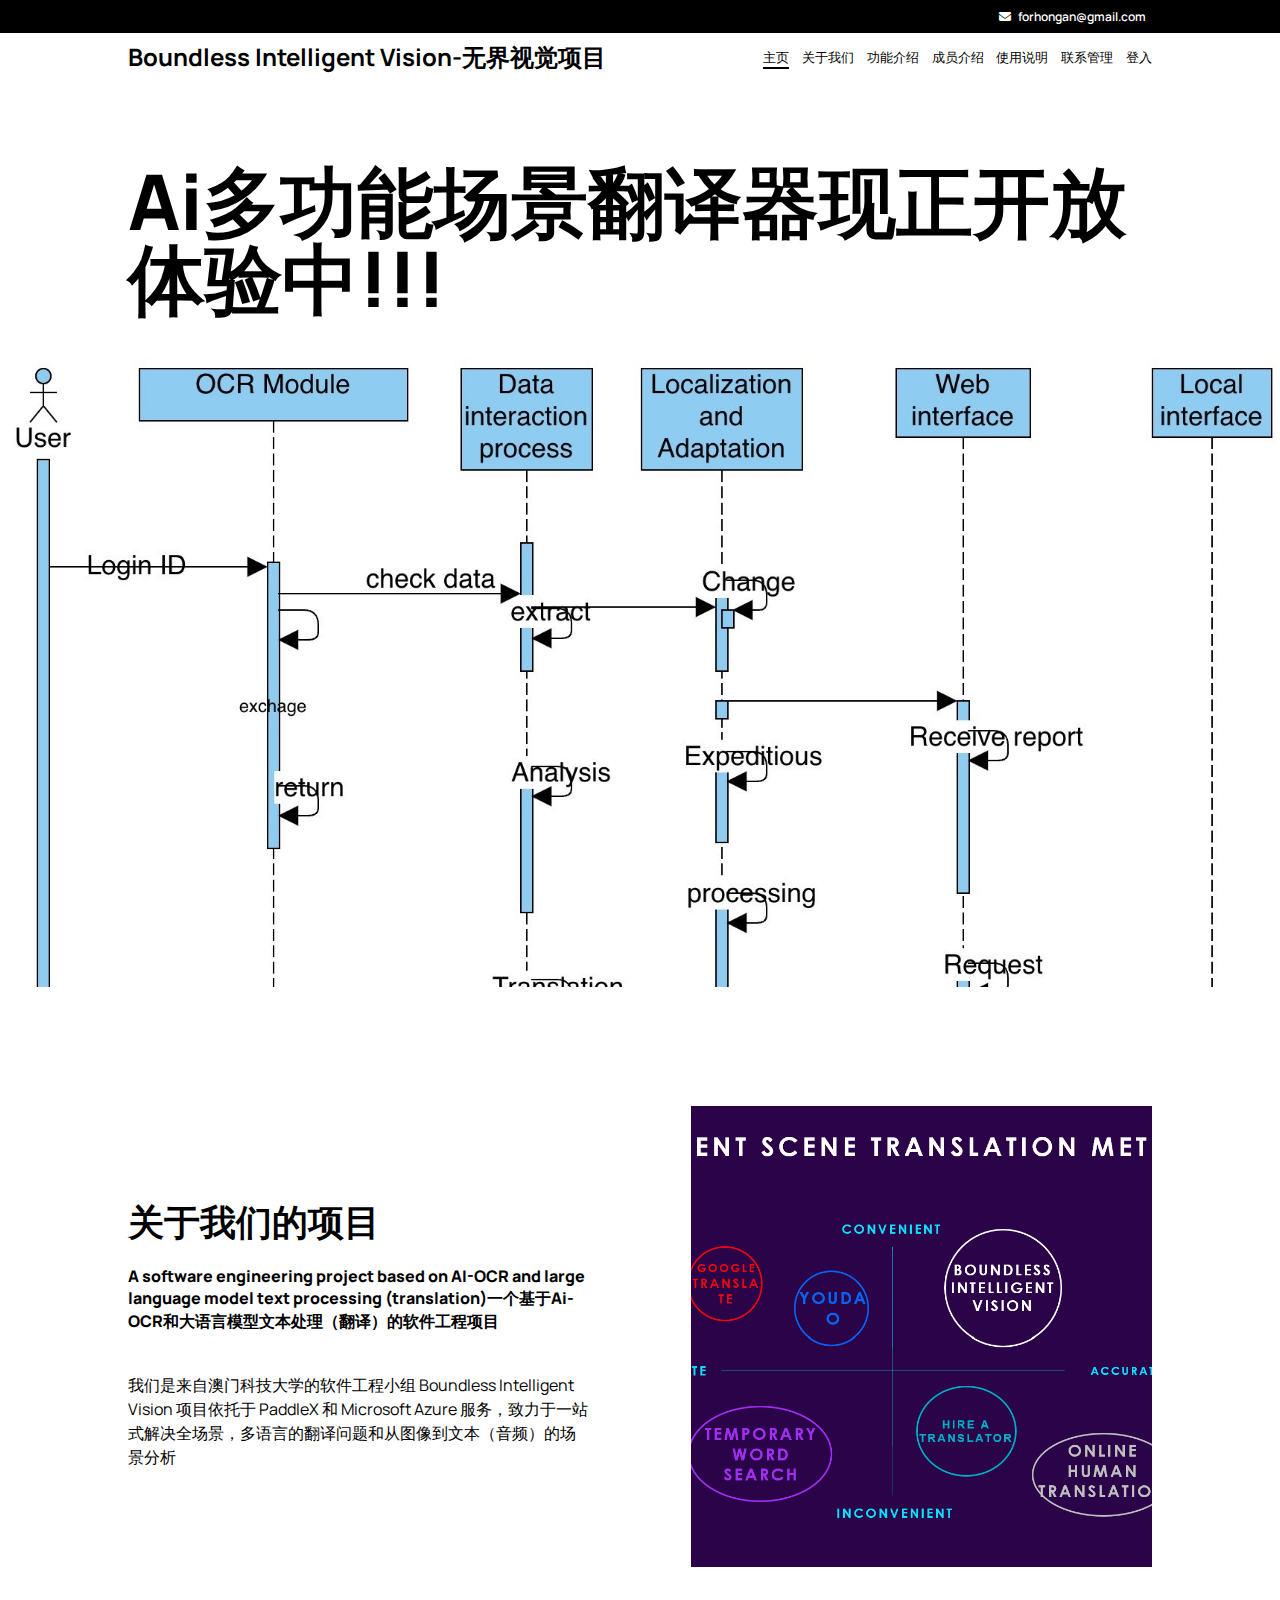
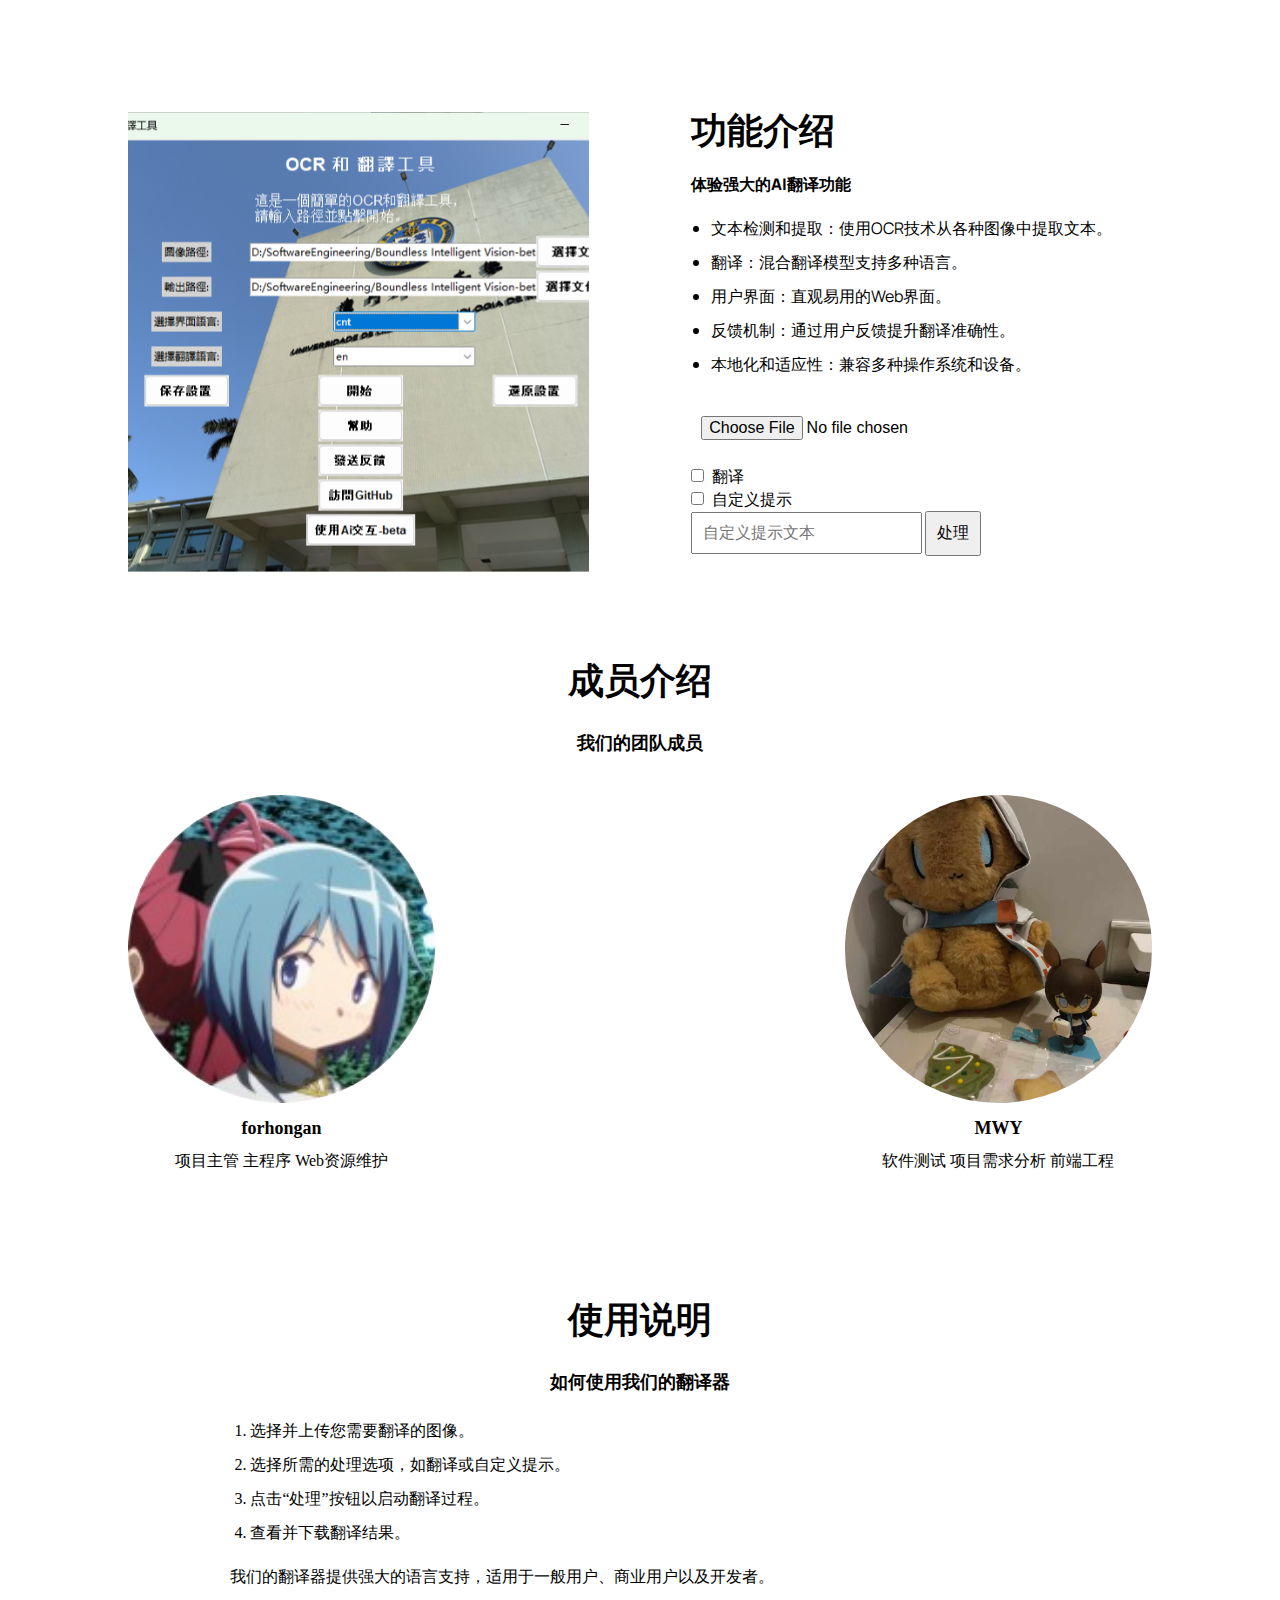
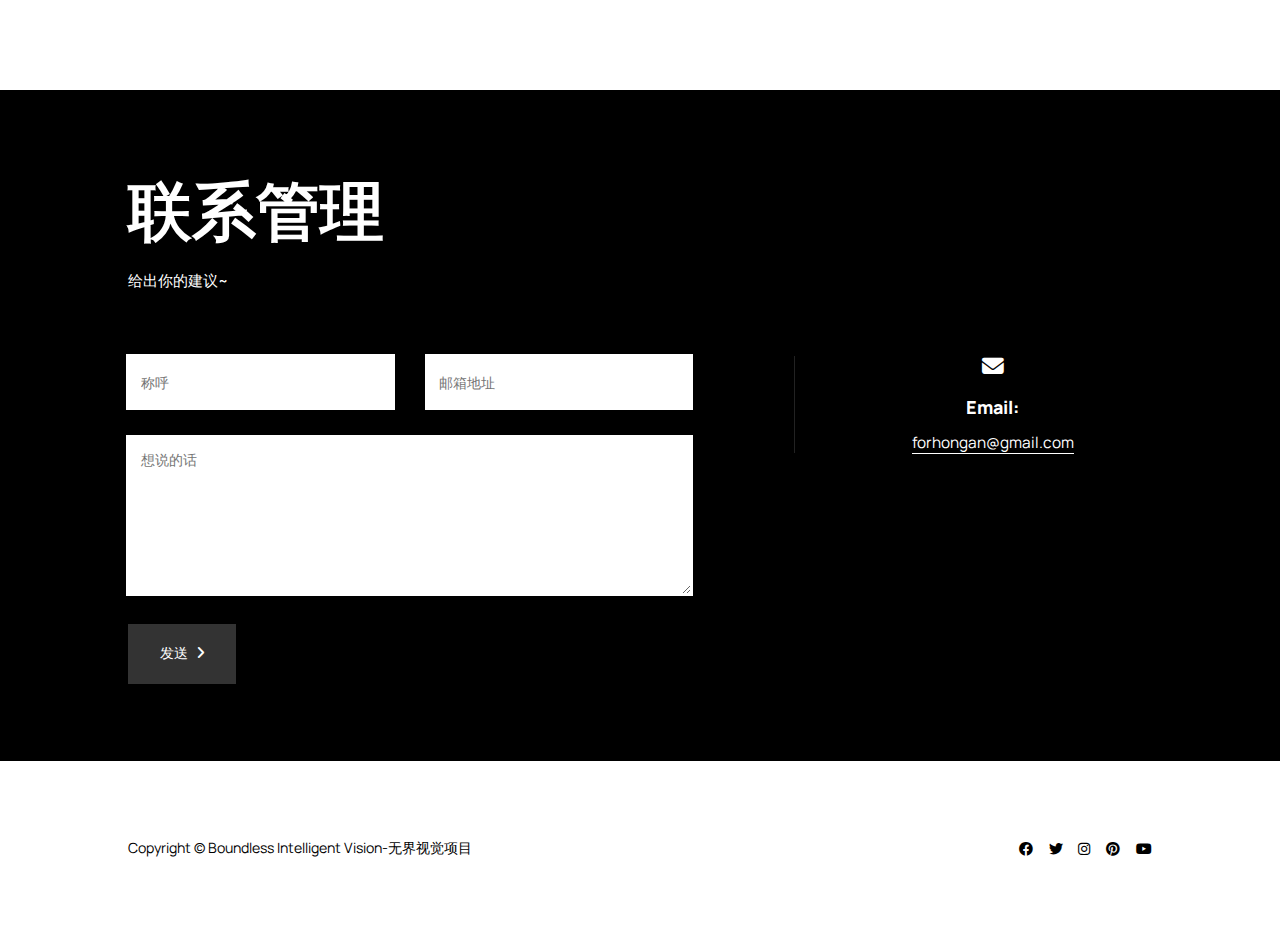
==== commit d36114ea: "main" ====
--- a/web/index.html
+++ b/web/index.html
@@ -140,25 +140,11 @@
             <div class="member">  
                 <img src="images/pic2.jpg" alt="Member 2" class="img_basic imgfit_basic aspectratio_1_1" />  
                 <h4>MWY</h4>  
-                <p>Web设计
+                <p>软件测试
+                    项目需求分析
                     前端工程
                     </p>  
             </div>  
-            <div class="member">  
-                <img src="images/pic3.jpg" alt="Member 3" class="img_basic imgfit_basic aspectratio_1_1" />  
-                <h4>WZ</h4>  
-                <p>后端开发
-                    接口整合                    
-                    </p>  
-            </div>  
-            <div class="member">  
-                <img src="images/pic4.jpg" alt="Member 4" class="img_basic imgfit_basic aspectratio_1_1" />  
-                <h4>LYQ</h4>  
-                <p>美术设计
-                    调试
-                    后端开发
-                    </p>  
-            </div> 
         </div>  
     </div>  
 </div>  
